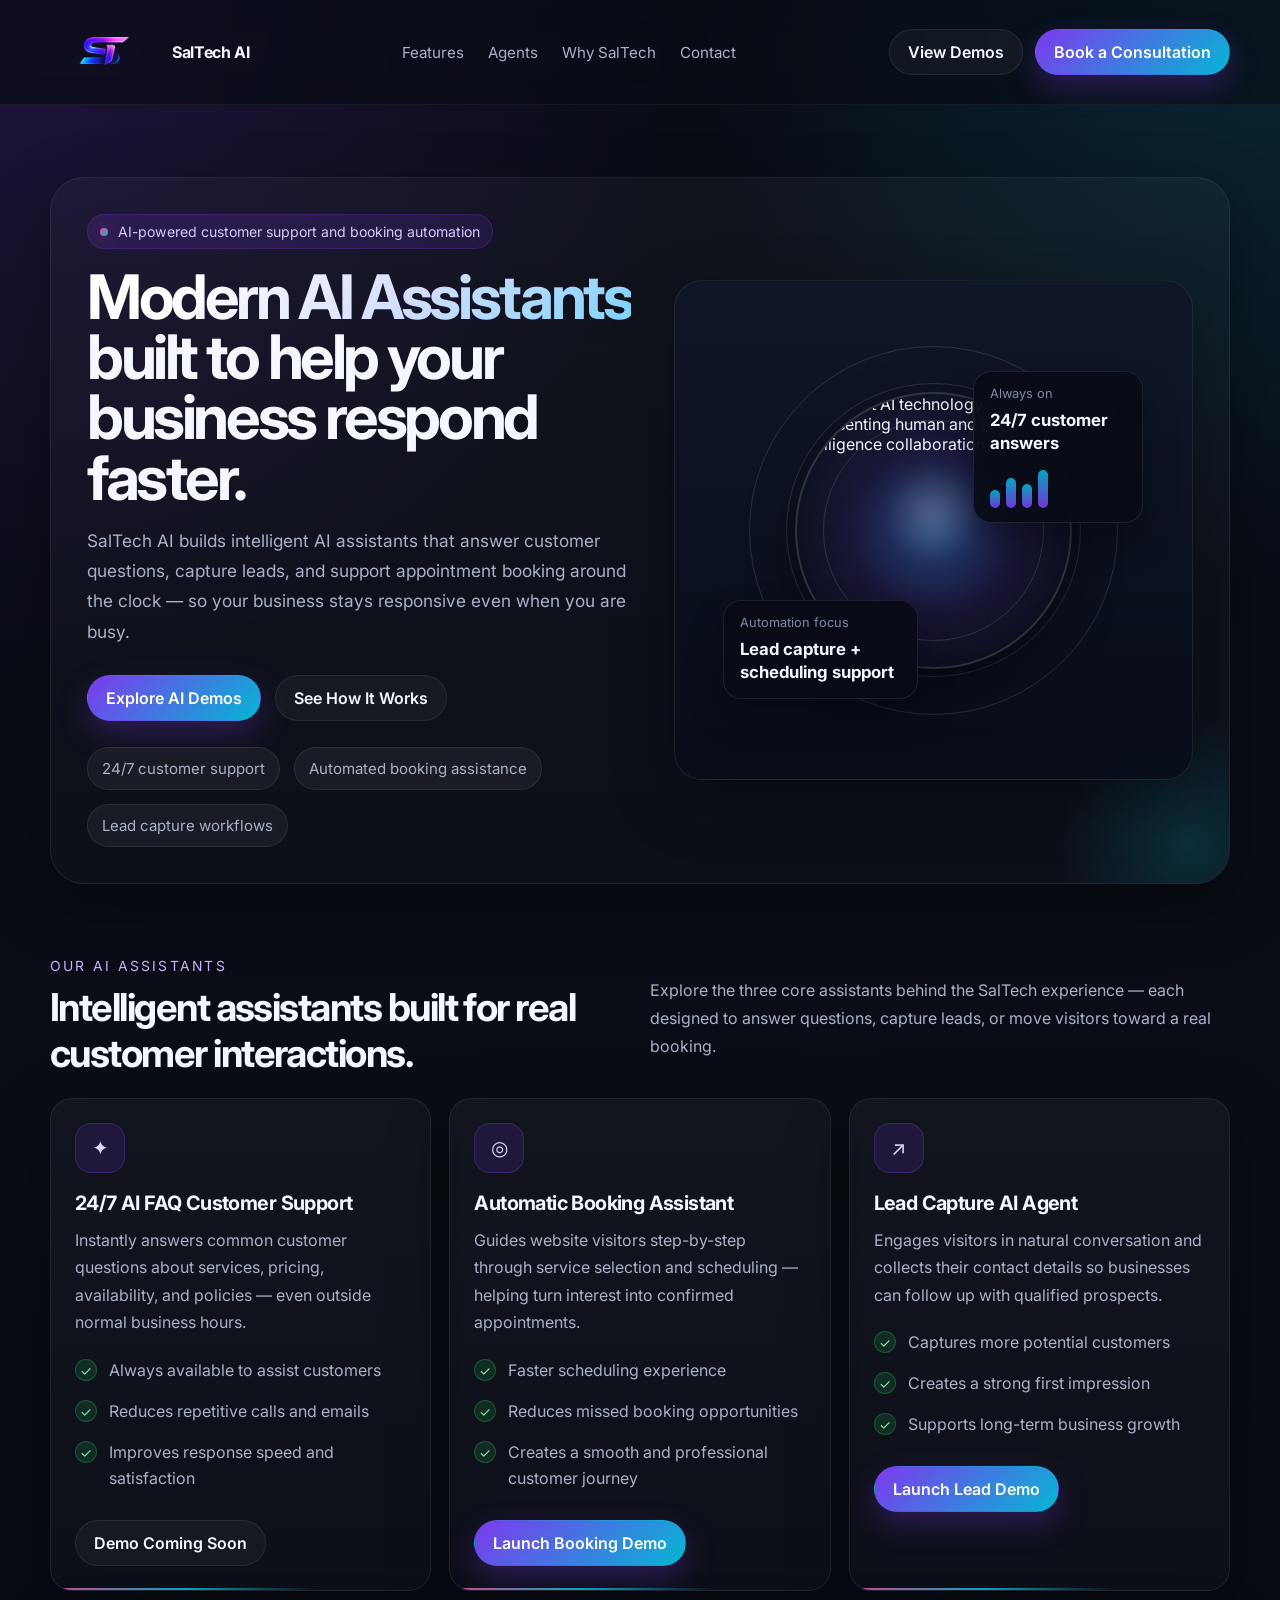
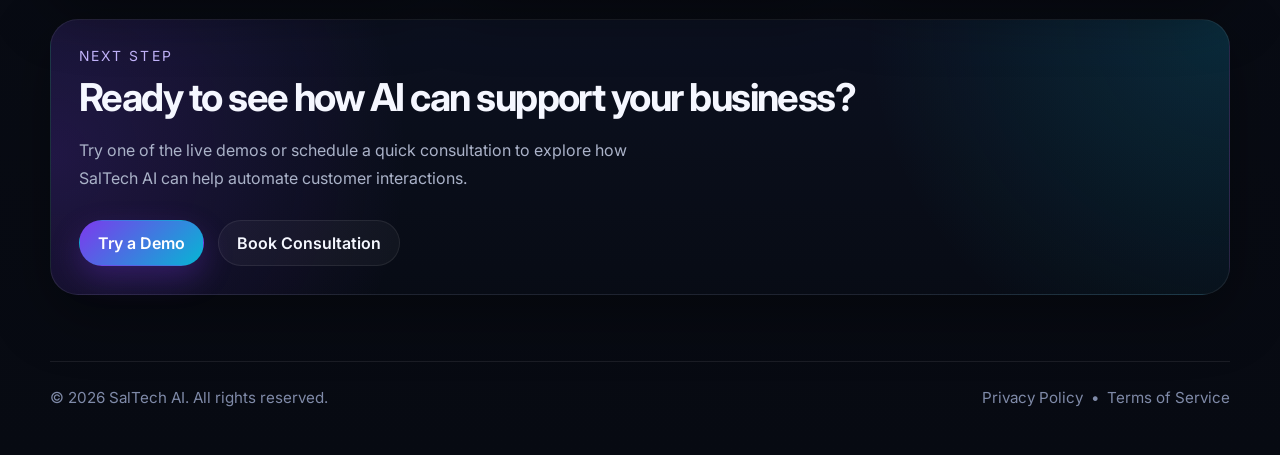
==== index.html @ 93ef591b "Add files via upload" ====
<!DOCTYPE html>
<html lang="en">
<head>
  <meta charset="UTF-8" />
  <meta name="viewport" content="width=device-width, initial-scale=1.0" />
  <title>SalTech AI</title>
  <meta name="description" content="Modern AI assistants for customer support, lead capture, and booking automation." />
  <link rel="preconnect" href="https://fonts.googleapis.com">
  <link rel="preconnect" href="https://fonts.gstatic.com" crossorigin>
  <link href="https://fonts.googleapis.com/css2?family=Inter:wght@400;500;600;700;800&display=swap" rel="stylesheet">
  <style>
    :root {
      --bg: #0a0d16;
      --bg-soft: #111729;
      --panel: rgba(17, 23, 41, 0.75);
      --panel-strong: rgba(15, 20, 35, 0.92);
      --line: rgba(255,255,255,0.08);
      --text: #f5f7ff;
      --muted: #aab2c8;
      --muted-2: #7f8aa8;
      --accent-1: #7c3aed;
      --accent-2: #06b6d4;
      --accent-3: #ec4899;
      --success: #22c55e;
      --shadow: 0 20px 60px rgba(0,0,0,0.35);
      --radius-xl: 28px;
      --radius-lg: 22px;
      --radius-md: 16px;
      --max: 1180px;
    }

    * { box-sizing: border-box; }
    html { scroll-behavior: smooth; }
    body {
      margin: 0;
      font-family: 'Inter', sans-serif;
      color: var(--text);
      background:
        radial-gradient(circle at top left, rgba(124,58,237,0.18), transparent 28%),
        radial-gradient(circle at top right, rgba(6,182,212,0.16), transparent 24%),
        linear-gradient(180deg, #090c15 0%, #0a0d16 55%, #070a12 100%);
      min-height: 100vh;
      overflow-x: hidden;
    }

    body::before {
      content: "";
      position: fixed;
      inset: 0;
      pointer-events: none;
      background-image:
        linear-gradient(rgba(255,255,255,0.045) 1px, transparent 1px),
        linear-gradient(90deg, rgba(255,255,255,0.045) 1px, transparent 1px);
      background-size: 120px 120px;
      mask-image: linear-gradient(to bottom, rgba(0,0,0,0.5), rgba(0,0,0,0.12));
      opacity: 0.32;
    }

    a { color: inherit; text-decoration: none; }
    img { max-width: 100%; display: block; }

    .nav-logo {
      height: 72px;
      width: auto;
      flex-shrink: 0;
      mix-blend-mode: screen;
    }

    .container {
      width: min(calc(100% - 32px), var(--max));
      margin: 0 auto;
    }

    .site-header {
      position: sticky;
      top: 0;
      z-index: 100;
      backdrop-filter: blur(16px);
      background: rgba(10, 13, 22, 0.68);
      border-bottom: 1px solid rgba(255,255,255,0.05);
    }

    .nav {
      display: flex;
      align-items: center;
      justify-content: space-between;
      gap: 16px;
      padding: 16px 0;
    }

    .brand {
      display: flex;
      align-items: center;
      gap: 14px;
      font-weight: 700;
      letter-spacing: -0.02em;
    }

    .brand-mark {
      width: 40px;
      height: 40px;
      border-radius: 14px;
      background: linear-gradient(135deg, var(--accent-1), var(--accent-2));
      box-shadow: 0 10px 30px rgba(124,58,237,0.35);
      position: relative;
      overflow: hidden;
    }

    .brand-mark::before,
    .brand-mark::after {
      content: "";
      position: absolute;
      border-radius: 999px;
      background: rgba(255,255,255,0.32);
    }

    .brand-mark::before {
      inset: 9px 8px 18px 18px;
      transform: rotate(45deg);
    }

    .brand-mark::after {
      inset: 18px 18px 8px 8px;
      transform: rotate(45deg);
    }

    .nav-links {
      display: flex;
      align-items: center;
      gap: 24px;
      color: var(--muted);
      font-size: 0.95rem;
    }

    .nav-links a:hover { color: var(--text); }

    .nav-actions {
      display: flex;
      align-items: center;
      gap: 12px;
    }

    .btn {
      display: inline-flex;
      align-items: center;
      justify-content: center;
      gap: 10px;
      min-height: 46px;
      padding: 0 18px;
      border-radius: 999px;
      border: 1px solid transparent;
      font-weight: 600;
      transition: 0.25s ease;
      cursor: pointer;
    }

    .btn-primary {
      background: linear-gradient(135deg, var(--accent-1), var(--accent-2));
      color: white;
      box-shadow: 0 12px 30px rgba(124,58,237,0.28);
    }

    .btn-primary:hover { transform: translateY(-1px); filter: brightness(1.07); }

    .btn-secondary {
      background: rgba(255,255,255,0.04);
      border-color: rgba(255,255,255,0.08);
      color: var(--text);
    }

    .btn-secondary:hover {
      background: rgba(255,255,255,0.07);
      transform: translateY(-1px);
    }

    .hero {
      padding: 72px 0 38px;
    }

    .hero-shell {
      position: relative;
      overflow: hidden;
      border: 1px solid rgba(255,255,255,0.08);
      background: linear-gradient(180deg, rgba(255,255,255,0.03), rgba(255,255,255,0.015));
      border-radius: 34px;
      padding: 36px;
      box-shadow: var(--shadow);
    }

    .hero-shell::before {
      content: "";
      position: absolute;
      inset: auto -100px -100px auto;
      width: 280px;
      height: 280px;
      background: radial-gradient(circle, rgba(6,182,212,0.18), transparent 65%);
      pointer-events: none;
    }

    .hero-grid {
      display: grid;
      grid-template-columns: 1.05fr 1fr;
      gap: 42px;
      align-items: center;
    }

    .eyebrow {
      display: inline-flex;
      align-items: center;
      gap: 10px;
      font-size: 0.88rem;
      color: #d9c7ff;
      background: rgba(124,58,237,0.14);
      border: 1px solid rgba(124,58,237,0.24);
      border-radius: 999px;
      padding: 8px 12px;
      margin-bottom: 18px;
    }

    .eyebrow-dot {
      width: 8px;
      height: 8px;
      border-radius: 999px;
      background: linear-gradient(135deg, var(--accent-3), var(--accent-2));
      box-shadow: 0 0 18px rgba(236,72,153,0.65);
    }

    h1 {
      margin: 0;
      font-size: clamp(2.6rem, 4.8vw, 5rem);
      line-height: 0.98;
      letter-spacing: -0.055em;
    }

    .gradient-text {
      background: linear-gradient(135deg, #ffffff 20%, #d7dfff 56%, #7dd3fc 100%);
      -webkit-background-clip: text;
      -webkit-text-fill-color: transparent;
      background-clip: text;
      color: transparent;
    }

    .hero p {
      margin: 18px 0 0;
      color: var(--muted);
      font-size: 1.08rem;
      line-height: 1.75;
      max-width: 58ch;
    }

    .hero-actions {
      display: flex;
      flex-wrap: wrap;
      gap: 14px;
      margin-top: 28px;
    }

    .proof-row {
      display: flex;
      flex-wrap: wrap;
      gap: 14px;
      margin-top: 26px;
    }

    .proof-pill {
      padding: 11px 14px;
      border-radius: 999px;
      background: rgba(255,255,255,0.05);
      border: 1px solid rgba(255,255,255,0.08);
      color: var(--muted);
      font-size: 0.94rem;
    }

    .hero-card {
      position: relative;
      border-radius: 28px;
      padding: 24px;
      background: linear-gradient(180deg, rgba(17,23,41,0.9), rgba(9,13,24,0.9));
      border: 1px solid rgba(255,255,255,0.08);
      box-shadow: var(--shadow);
    }

    .hero-visual {
      position: relative;
      min-height: 500px;
      display: grid;
      place-items: center;
    }

    .orb-wrap {
      position: relative;
      width: min(420px, 100%);
      aspect-ratio: 1 / 1;
      display: grid;
      place-items: center;
    }

    .orb-bg {
      position: absolute;
      inset: 10%;
      border-radius: 50%;
      background:
        radial-gradient(circle at 50% 45%, rgba(255,255,255,0.2), transparent 20%),
        radial-gradient(circle at 50% 50%, rgba(6,182,212,0.25), transparent 35%),
        radial-gradient(circle at 50% 50%, rgba(124,58,237,0.28), transparent 60%);
      filter: blur(6px);
      animation: pulse 5.5s ease-in-out infinite;
    }

    .orb-ring,
    .orb-ring::before,
    .orb-ring::after {
      position: absolute;
      border-radius: 50%;
      border: 1px solid rgba(255,255,255,0.12);
      content: "";
    }

    .orb-ring { inset: 6%; }
    .orb-ring::before { inset: 10%; }
    .orb-ring::after { inset: 20%; }

    .hero-image {
      position: relative;
      width: 66%;
      aspect-ratio: 1 / 1;
      border-radius: 50%;
      overflow: hidden;
      border: 2px solid rgba(255,255,255,0.14);
      box-shadow: 0 20px 50px rgba(0,0,0,0.35);
      z-index: 2;
    }

    .floating-card {
      position: absolute;
      border-radius: 18px;
      padding: 14px 16px;
      background: rgba(8,12,22,0.9);
      border: 1px solid rgba(255,255,255,0.09);
      box-shadow: 0 18px 35px rgba(0,0,0,0.32);
      backdrop-filter: blur(12px);
      z-index: 3;
      animation: floatY 4.8s ease-in-out infinite;
    }

    .floating-card.small {
      top: 12%;
      right: 0;
      width: 170px;
    }

    .floating-card.large {
      left: 0;
      bottom: 10%;
      width: 195px;
      animation-delay: 0.6s;
    }

    .floating-label {
      color: var(--muted-2);
      font-size: 0.8rem;
      margin-bottom: 8px;
    }

    .floating-value {
      font-size: 1.05rem;
      font-weight: 700;
      line-height: 1.35;
    }

    .mini-bars {
      display: flex;
      gap: 6px;
      margin-top: 12px;
      align-items: end;
      height: 42px;
    }

    .mini-bars span {
      display: block;
      width: 10px;
      border-radius: 999px;
      background: linear-gradient(180deg, var(--accent-2), var(--accent-1));
      opacity: 0.9;
    }

    .mini-bars span:nth-child(1) { height: 18px; }
    .mini-bars span:nth-child(2) { height: 30px; }
    .mini-bars span:nth-child(3) { height: 24px; }
    .mini-bars span:nth-child(4) { height: 38px; }

    .section {
      padding: 36px 0;
    }

    .section-head {
      display: flex;
      align-items: end;
      justify-content: space-between;
      gap: 18px;
      margin-bottom: 22px;
    }

    .section-kicker {
      color: #c4b5fd;
      font-size: 0.87rem;
      text-transform: uppercase;
      letter-spacing: 0.16em;
      margin-bottom: 10px;
    }

    h2 {
      margin: 0;
      font-size: clamp(1.9rem, 3vw, 3rem);
      letter-spacing: -0.04em;
    }

    .section-copy {
      color: var(--muted);
      max-width: 58ch;
      line-height: 1.75;
    }

    .feature-grid,
    .agent-grid,
    .stats-grid {
      display: grid;
      gap: 18px;
    }

    .feature-grid {
      grid-template-columns: repeat(3, 1fr);
    }

    .agent-grid {
      grid-template-columns: repeat(3, 1fr);
    }

    .stats-grid {
      grid-template-columns: repeat(4, 1fr);
      margin-top: 18px;
    }

    .card {
      position: relative;
      overflow: hidden;
      padding: 24px;
      border-radius: var(--radius-lg);
      background: linear-gradient(180deg, rgba(255,255,255,0.035), rgba(255,255,255,0.02));
      border: 1px solid rgba(255,255,255,0.08);
      box-shadow: var(--shadow);
    }

    .card::after {
      content: "";
      position: absolute;
      inset: auto auto 0 0;
      width: 100%;
      height: 2px;
      background: linear-gradient(90deg, var(--accent-3), var(--accent-2), transparent 70%);
      opacity: 0.9;
    }

    .card-icon {
      width: 50px;
      height: 50px;
      border-radius: 16px;
      display: grid;
      place-items: center;
      margin-bottom: 18px;
      background: rgba(124,58,237,0.14);
      border: 1px solid rgba(124,58,237,0.28);
      color: #ddd6fe;
      font-size: 1.25rem;
    }

    .card h3 {
      margin: 0 0 12px;
      font-size: 1.24rem;
      letter-spacing: -0.03em;
    }

    .card p {
      margin: 0;
      color: var(--muted);
      line-height: 1.72;
    }

    .agent-card-top {
      display: flex;
      justify-content: space-between;
      align-items: start;
      gap: 12px;
      margin-bottom: 18px;
    }

    .tag {
      display: inline-flex;
      align-items: center;
      gap: 8px;
      padding: 8px 11px;
      border-radius: 999px;
      background: rgba(255,255,255,0.05);
      border: 1px solid rgba(255,255,255,0.08);
      color: #dbe6ff;
      font-size: 0.78rem;
      white-space: nowrap;
    }

    .agent-meta {
      display: flex;
      flex-wrap: wrap;
      gap: 8px;
      margin: 16px 0 20px;
    }

    .meta-pill {
      padding: 8px 10px;
      border-radius: 999px;
      font-size: 0.78rem;
      color: var(--muted);
      background: rgba(255,255,255,0.04);
      border: 1px solid rgba(255,255,255,0.06);
    }

    .agent-link {
      display: inline-flex;
      align-items: center;
      gap: 10px;
      font-weight: 600;
      color: #d7dfff;
    }

    .agent-link:hover { color: white; }

    .stat-card {
      padding: 22px;
      border-radius: var(--radius-md);
      background: rgba(255,255,255,0.04);
      border: 1px solid rgba(255,255,255,0.08);
    }

    .stat-value {
      font-size: 1.85rem;
      font-weight: 800;
      letter-spacing: -0.04em;
      margin-bottom: 8px;
    }

    .stat-label {
      color: var(--muted);
      line-height: 1.6;
      font-size: 0.95rem;
    }

    .split-section {
      display: grid;
      grid-template-columns: 1.05fr 0.95fr;
      gap: 18px;
    }

    .cta-card {
      padding: 28px;
      border-radius: 28px;
      background:
        radial-gradient(circle at top right, rgba(6,182,212,0.16), transparent 30%),
        radial-gradient(circle at left center, rgba(124,58,237,0.2), transparent 30%),
        linear-gradient(180deg, rgba(12,17,32,0.95), rgba(8,12,22,0.96));
      border: 1px solid rgba(255,255,255,0.08);
      box-shadow: var(--shadow);
    }

    .bullet-list {
      display: grid;
      gap: 14px;
      margin-top: 20px;
    }

    .bullet-item {
      display: flex;
      gap: 12px;
      align-items: start;
      color: var(--muted);
      line-height: 1.68;
    }

    .bullet-check {
      width: 22px;
      height: 22px;
      border-radius: 999px;
      display: inline-grid;
      place-items: center;
      background: rgba(34,197,94,0.15);
      color: #86efac;
      flex-shrink: 0;
      margin-top: 2px;
      border: 1px solid rgba(34,197,94,0.28);
      font-size: 0.85rem;
    }

    .contact-card {
      display: grid;
      gap: 16px;
    }

    .contact-line {
      padding: 16px 18px;
      border-radius: 18px;
      background: rgba(255,255,255,0.04);
      border: 1px solid rgba(255,255,255,0.07);
    }

    .contact-label {
      color: var(--muted-2);
      font-size: 0.84rem;
      margin-bottom: 6px;
    }

    .contact-value {
      font-weight: 600;
      line-height: 1.6;
    }

    .footer {
      padding: 30px 0 48px;
      color: var(--muted-2);
      font-size: 0.95rem;
    }

    .footer-inner {
      display: flex;
      justify-content: space-between;
      gap: 18px;
      flex-wrap: wrap;
      padding-top: 26px;
      border-top: 1px solid rgba(255,255,255,0.08);
    }

    @keyframes pulse {
      0%, 100% { transform: scale(0.98); opacity: 0.8; }
      50% { transform: scale(1.03); opacity: 1; }
    }

    @keyframes floatY {
      0%, 100% { transform: translateY(0); }
      50% { transform: translateY(-8px); }
    }

    @media (max-width: 1080px) {
      .hero-grid,
      .split-section,
      .feature-grid,
      .agent-grid,
      .stats-grid {
        grid-template-columns: 1fr 1fr;
      }

      .hero-grid,
      .split-section {
        grid-template-columns: 1fr;
      }

      .hero-visual { min-height: 440px; }
    }

    @media (max-width: 760px) {
      .nav { flex-wrap: wrap; }
      .nav-links { display: none; }
      .hero { padding-top: 42px; }
      .hero-shell { padding: 22px; border-radius: 28px; }
      .hero-grid,
      .feature-grid,
      .agent-grid,
      .stats-grid,
      .split-section {
        grid-template-columns: 1fr;
      }
      .hero-visual { min-height: 360px; }
      .floating-card.small { right: -8px; top: 4%; }
      .floating-card.large { left: -6px; bottom: 2%; }
      h1 { font-size: clamp(2.25rem, 13vw, 3.5rem); }
      .section-head { align-items: start; }
      .footer-inner { flex-direction: column; }
    }
  </style>
</head>
<body>
  <header class="site-header">
    <div class="container nav">
      <a class="brand" href="#top" aria-label="SalTech AI home">
        <img src="saltech-logo.png" alt="SalTech AI logo" class="nav-logo">
        <span>SalTech AI</span>
      </a>

      <nav class="nav-links" aria-label="Primary navigation">
  <a href="#features">Features</a>
  <a href="agents.html">Agents</a>
  <a href="whysaltech.html">Why SalTech</a>
  <a href="contact.html">Contact</a>
</nav>

<div class="nav-actions">
  <a class="btn btn-secondary" href="agents.html">View Demos</a>
  <a class="btn btn-primary" href="contact.html">Book a Consultation</a>
</div>
    </div>
  </header>

  <main id="top">
    <section class="hero">
      <div class="container hero-shell">
        <div class="hero-grid">
          <div>
            <div class="eyebrow">
              <span class="eyebrow-dot"></span>
              AI-powered customer support and booking automation
            </div>

            <h1>
              <span class="gradient-text">Modern AI Assistants</span><br>
              built to help your business respond faster.
            </h1>

            <p>
              SalTech AI builds intelligent AI assistants that answer customer questions, capture leads, and support appointment booking around the clock — so your business stays responsive even when you are busy.
            </p>

            <div class="hero-actions">
             <a class="btn btn-primary" href="agents.html">Explore AI Demos</a>
             <a class="btn btn-secondary" href="whysaltech.html">See How It Works</a>
            </div>

            <div class="proof-row" aria-label="Key value points">
              <div class="proof-pill">24/7 customer support</div>
              <div class="proof-pill">Automated booking assistance</div>
              <div class="proof-pill">Lead capture workflows</div>
            </div>
          </div>

          <div class="hero-card hero-visual">
            <div class="orb-wrap">
              <div class="orb-bg"></div>
              <div class="orb-ring"></div>

              <!-- Replace the src below with your image path later, for example assets/hero-image.jpg -->
              <div class="hero-image">
                <img src="https://images.unsplash.com/photo-1677442136019-21780ecad995?auto=format&fit=crop&w=900&q=80" alt="Abstract AI technology visual representing human and artificial intelligence collaboration">
              </div>

              <div class="floating-card small">
                <div class="floating-label">Always on</div>
                <div class="floating-value">24/7 customer answers</div>
                <div class="mini-bars" aria-hidden="true">
                  <span></span><span></span><span></span><span></span>
                </div>
              </div>

              <div class="floating-card large">
                <div class="floating-label">Automation focus</div>
                <div class="floating-value">Lead capture + scheduling support</div>
              </div>
            </div>
          </div>
        </div>
      </div>
    </section>

    
    <section class="section" id="features">
      <div class="container">
        <div class="section-head">
          <div>
            <div class="section-kicker">Our AI assistants</div>
            <h2>Intelligent assistants built for real customer interactions.</h2>
          </div>
          <p class="section-copy">
            Explore the three core assistants behind the SalTech experience — each designed to answer questions, capture leads, or move visitors toward a real booking.
          </p>
        </div>

        <div class="feature-grid">
          <article class="card">
            <div class="card-icon">✦</div>
            <h3>24/7 AI FAQ Customer Support</h3>
            <p>Instantly answers common customer questions about services, pricing, availability, and policies — even outside normal business hours.</p>
            <div class="bullet-list">
              <div class="bullet-item"><span class="bullet-check">✓</span><span>Always available to assist customers</span></div>
              <div class="bullet-item"><span class="bullet-check">✓</span><span>Reduces repetitive calls and emails</span></div>
              <div class="bullet-item"><span class="bullet-check">✓</span><span>Improves response speed and satisfaction</span></div>
            </div>
            <div class="hero-actions">
              <span class="btn btn-secondary" style="cursor:default;">Demo Coming Soon</span>
            </div>
          </article>

          <article class="card">
            <div class="card-icon">◎</div>
            <h3>Automatic Booking Assistant</h3>
            <p>Guides website visitors step-by-step through service selection and scheduling — helping turn interest into confirmed appointments.</p>
            <div class="bullet-list">
              <div class="bullet-item"><span class="bullet-check">✓</span><span>Faster scheduling experience</span></div>
              <div class="bullet-item"><span class="bullet-check">✓</span><span>Reduces missed booking opportunities</span></div>
              <div class="bullet-item"><span class="bullet-check">✓</span><span>Creates a smooth and professional customer journey</span></div>
            </div>
            <div class="hero-actions">
              <a class="btn btn-primary" href="booking-demo.html">Launch Booking Demo</a>
            </div>
          </article>

          <article class="card">
            <div class="card-icon">↗</div>
            <h3>Lead Capture AI Agent</h3>
            <p>Engages visitors in natural conversation and collects their contact details so businesses can follow up with qualified prospects.</p>
            <div class="bullet-list">
              <div class="bullet-item"><span class="bullet-check">✓</span><span>Captures more potential customers</span></div>
              <div class="bullet-item"><span class="bullet-check">✓</span><span>Creates a strong first impression</span></div>
              <div class="bullet-item"><span class="bullet-check">✓</span><span>Supports long-term business growth</span></div>
            </div>
            <div class="hero-actions">
              <a class="btn btn-primary" href="lead-demo.html">Launch Lead Demo</a>
            </div>
          </article>
        </div>

        <div class="cta-card" style="margin-top: 28px;">
          <div class="section-kicker">Next step</div>
          <h2>Ready to see how AI can support your business?</h2>
          <p class="section-copy">
            Try one of the live demos or schedule a quick consultation to explore how SalTech AI can help automate customer interactions.
          </p>
          <div class="hero-actions">
            <a class="btn btn-primary" href="agents.html">Try a Demo</a>
            <a class="btn btn-secondary" href="contact.html">Book Consultation</a>
          </div>
        </div>
      </div>
    </section>



  </main>

  <footer class="footer">
    <div class="container footer-inner">
      <div>© 2026 SalTech AI. All rights reserved.</div>
      <div>
        <a href="privacy.html">Privacy Policy</a>
        &nbsp;•&nbsp;
        <a href="terms.html">Terms of Service</a>
      </div>
    </div>
  </footer>
</body>
</html>
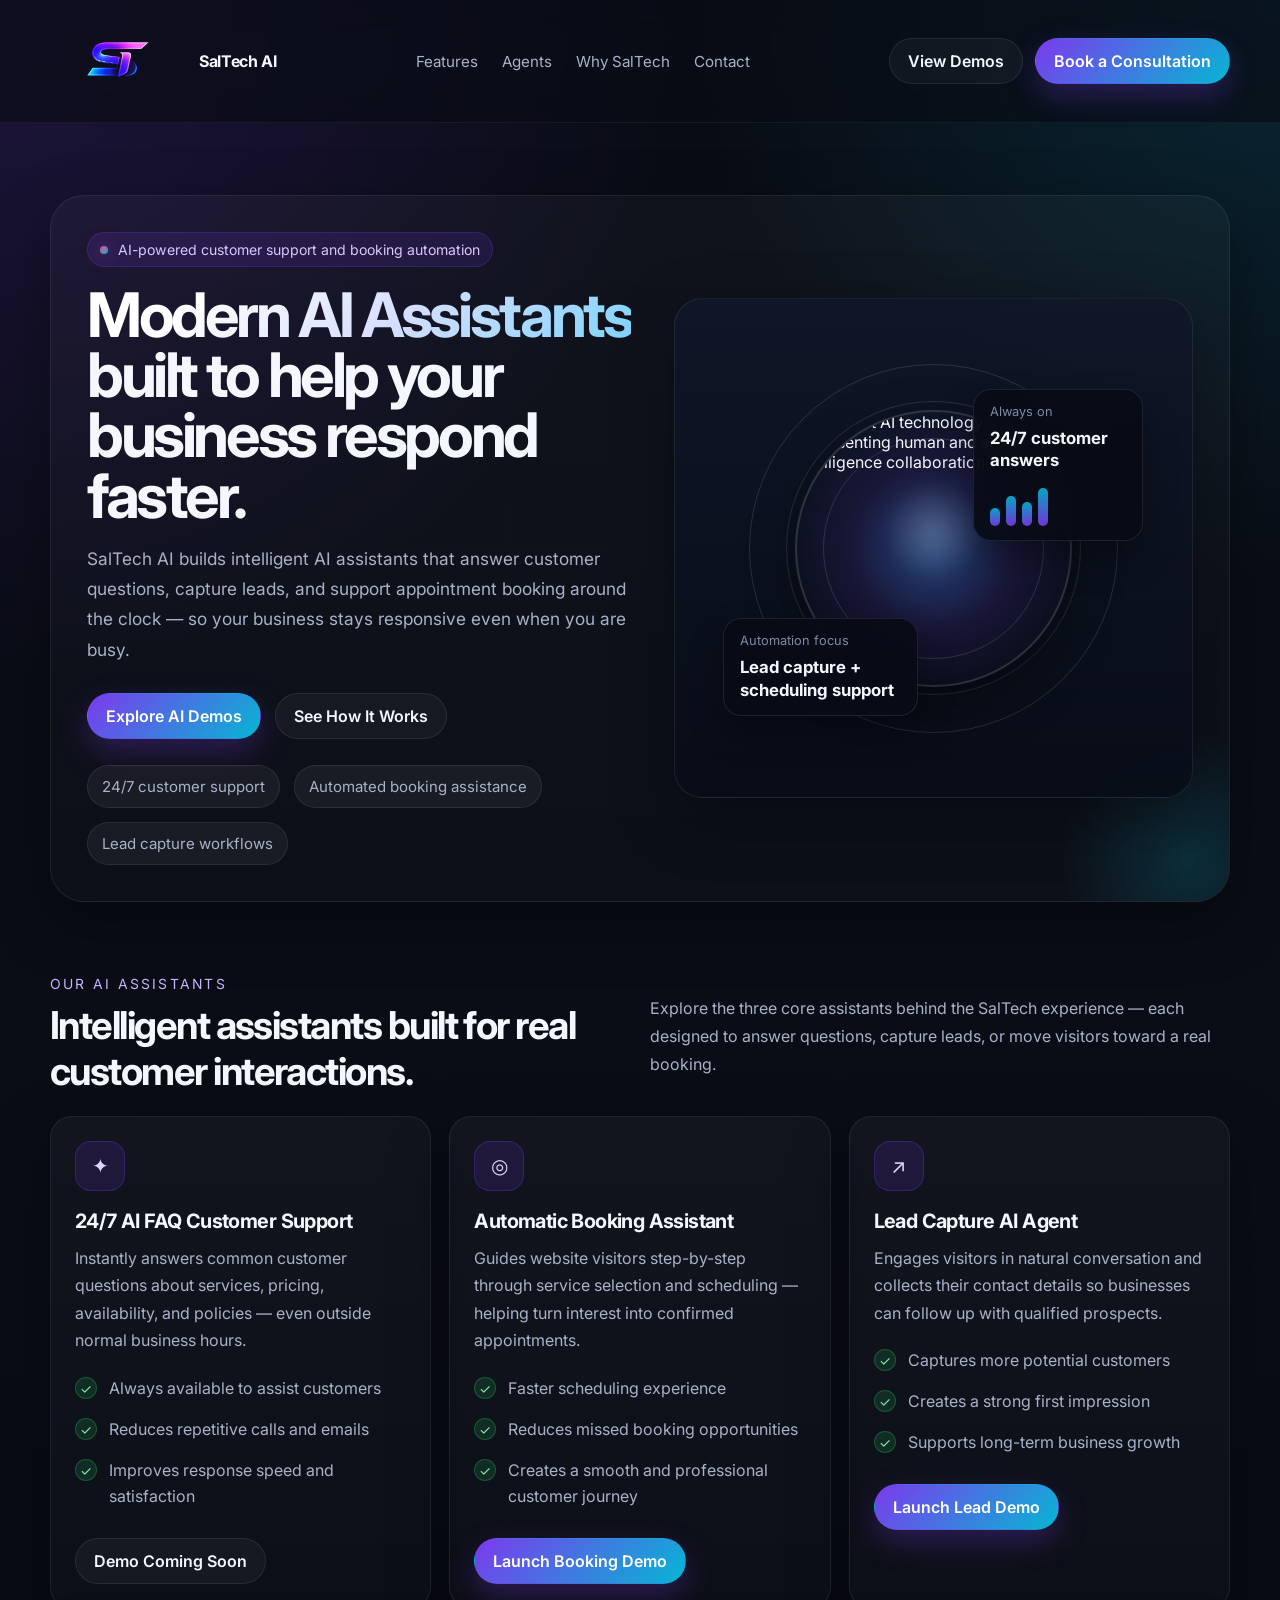
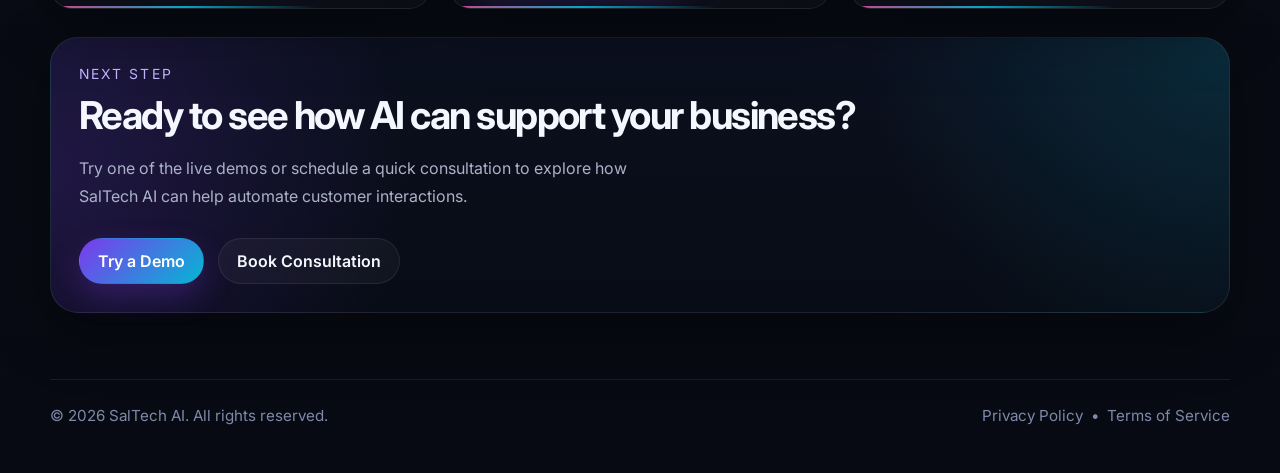
==== commit c3d8b6dc: "Add files via upload" ====
--- a/index.html
+++ b/index.html
@@ -60,7 +60,7 @@
     img { max-width: 100%; display: block; }
 
     .nav-logo {
-      height: 72px;
+      height: 90px;
       width: auto;
       flex-shrink: 0;
       mix-blend-mode: screen;
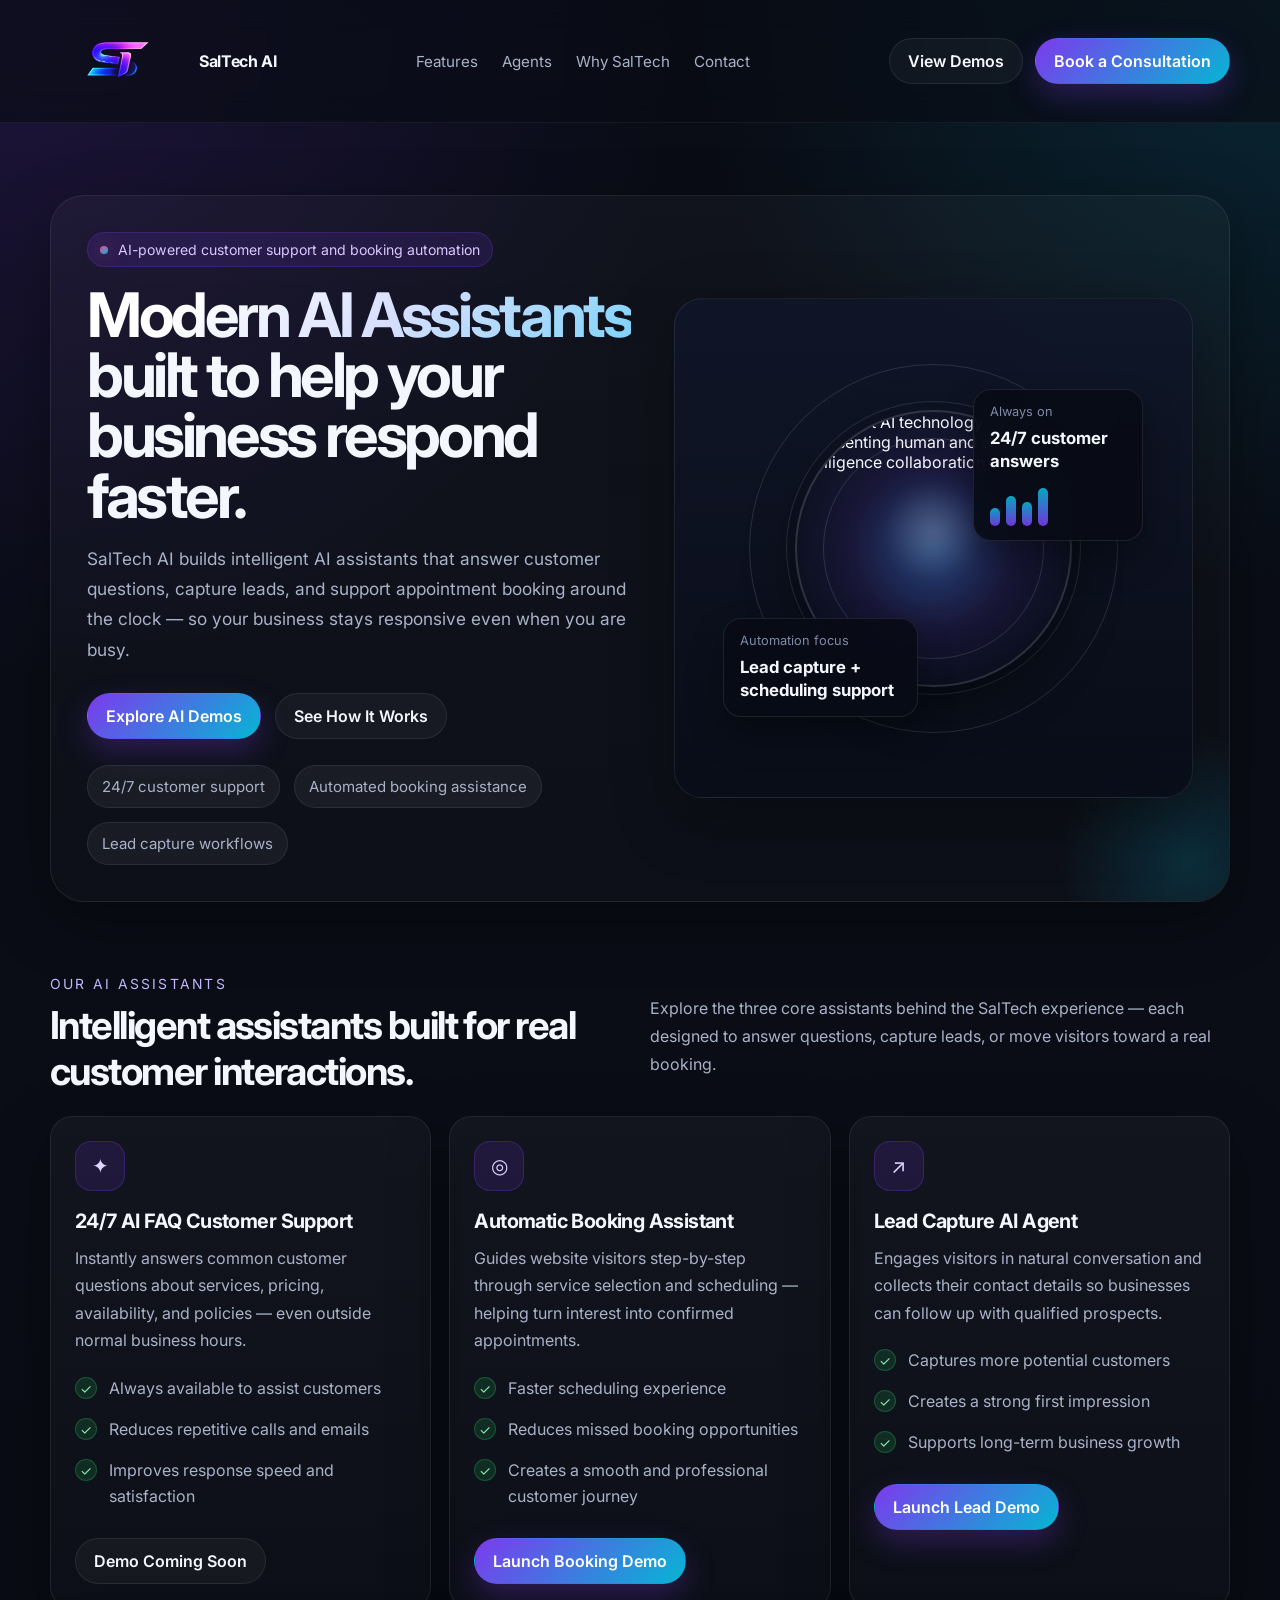
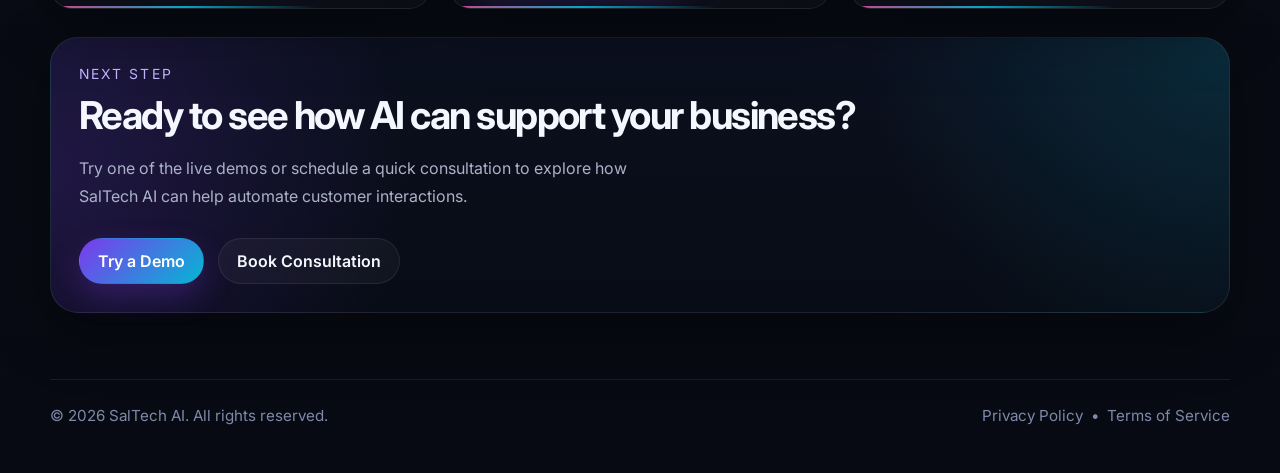
==== commit b5c68436: "Add files via upload" ====
--- a/index.html
+++ b/index.html
@@ -664,8 +664,13 @@
     }
 
     @media (max-width: 760px) {
-      .nav { flex-wrap: wrap; }
+      .nav { flex-wrap: nowrap; justify-content: space-between; padding: 12px 0; }
       .nav-links { display: none; }
+      .brand span { font-size: 0.95rem; }
+      .nav-logo { height: 60px; }
+      .nav-actions { flex-shrink: 0; gap: 8px; }
+      .nav-actions .btn { padding: 0 12px; min-height: 38px; font-size: 0.82rem; }
+      .nav-actions .btn-secondary { display: none; }
       .hero { padding-top: 42px; }
       .hero-shell { padding: 22px; border-radius: 28px; }
       .hero-grid,
@@ -766,7 +771,7 @@
     </section>
 
     
-    <section class="section" id="features">
+    <section class="section" id="features" style="scroll-margin-top: 100px;">
       <div class="container">
         <div class="section-head">
           <div>
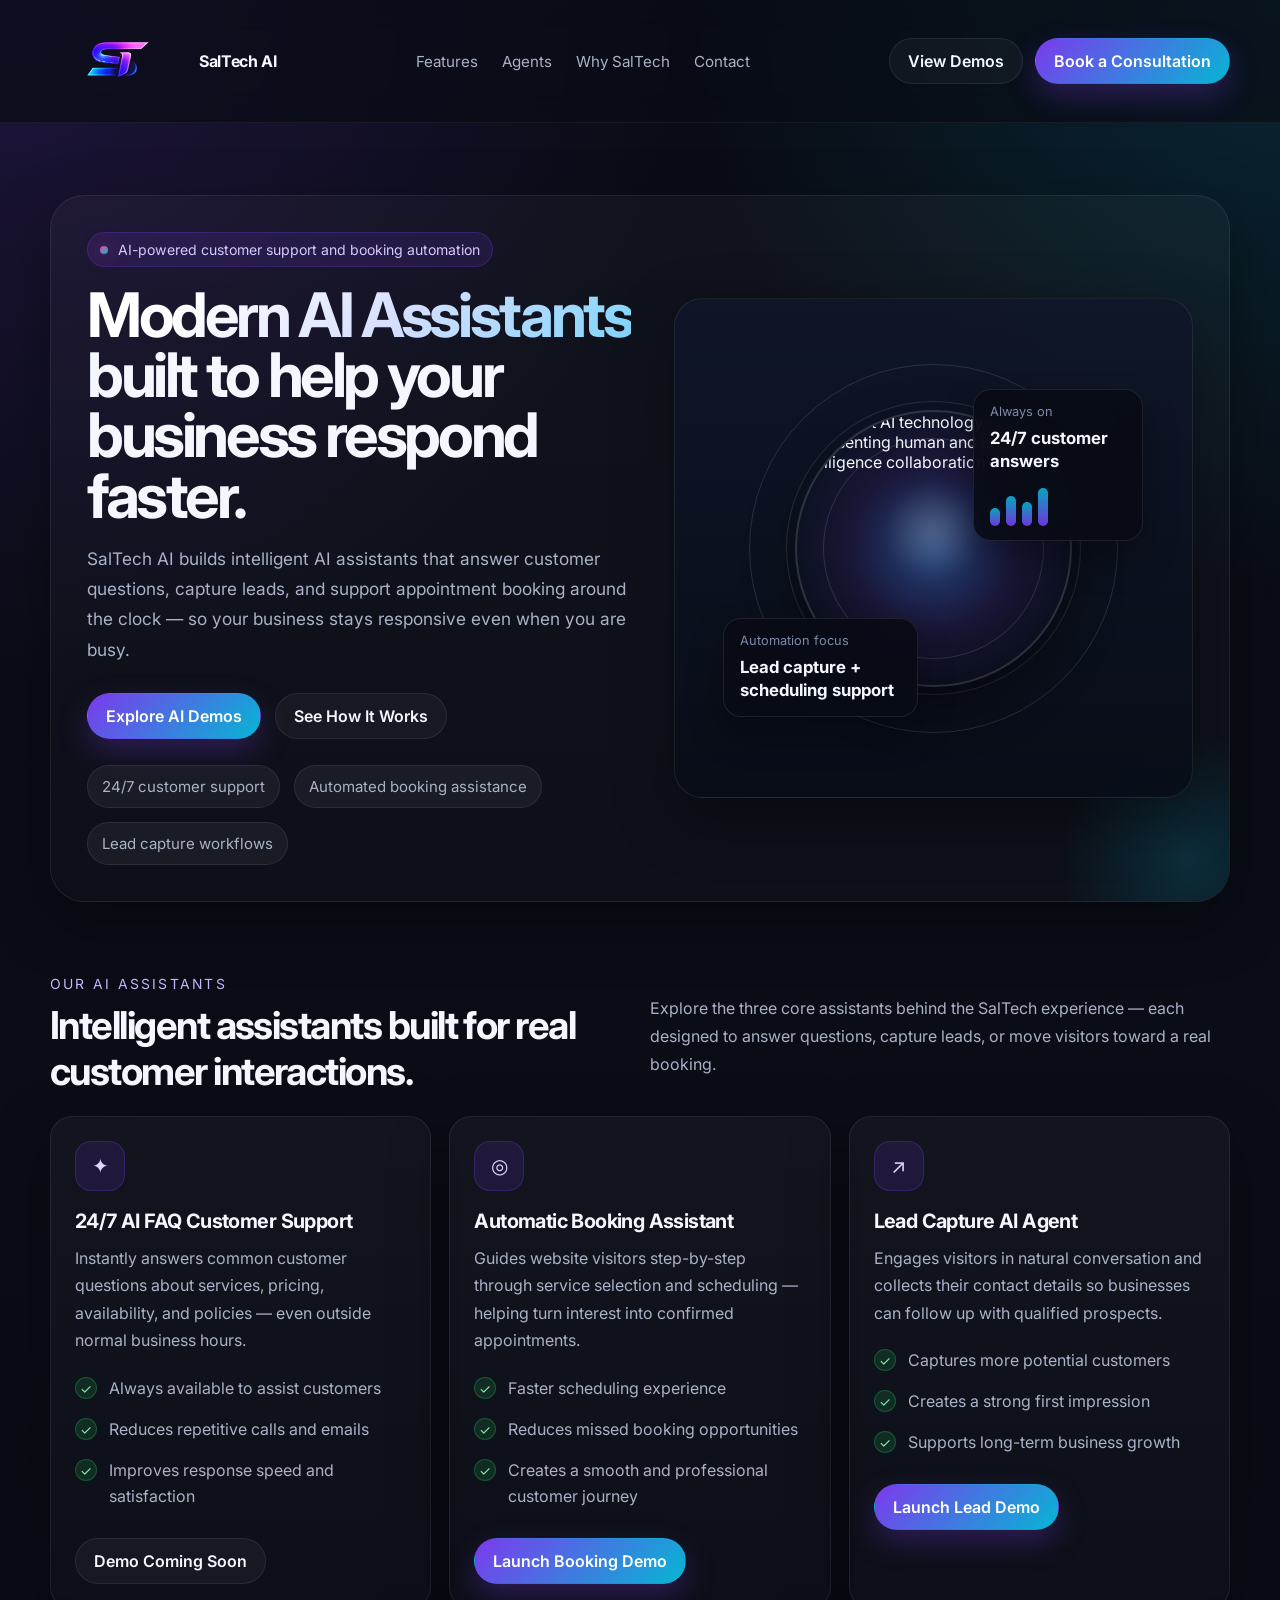
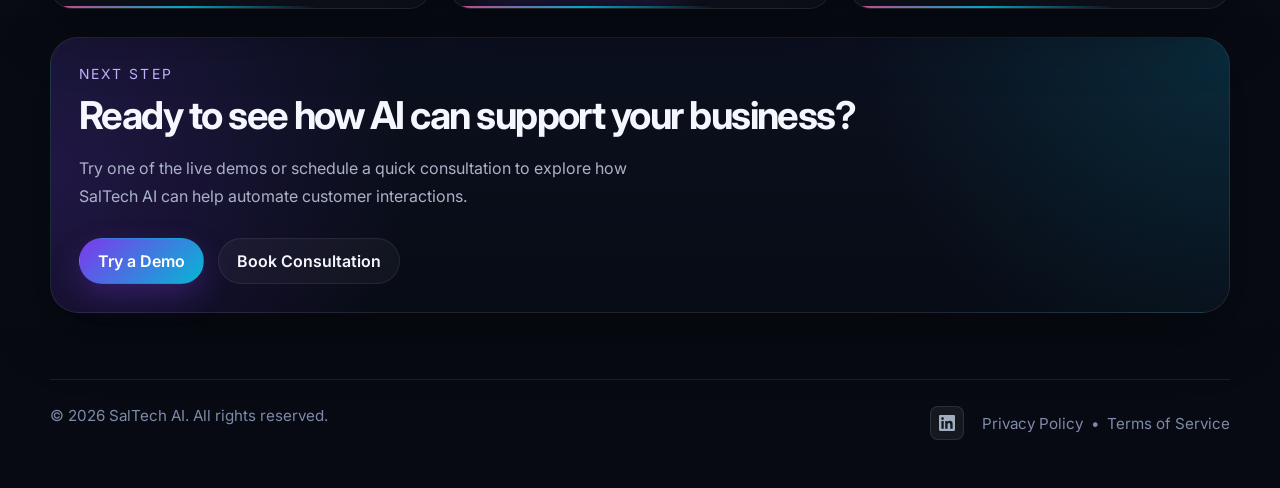
==== commit 37f2235d: "Add files via upload" ====
--- a/index.html
+++ b/index.html
@@ -848,10 +848,17 @@
   <footer class="footer">
     <div class="container footer-inner">
       <div>© 2026 SalTech AI. All rights reserved.</div>
-      <div>
-        <a href="privacy.html">Privacy Policy</a>
-        &nbsp;•&nbsp;
-        <a href="terms.html">Terms of Service</a>
+      <div style="display:flex; align-items:center; gap:18px;">
+        <a href="https://www.linkedin.com/company/saltech-ai-solutions" target="_blank" rel="noopener noreferrer" aria-label="SalTech AI on LinkedIn" style="display:inline-flex; align-items:center; justify-content:center; width:34px; height:34px; border-radius:8px; background:rgba(255,255,255,0.06); border:1px solid rgba(255,255,255,0.1); transition:0.25s ease;" onmouseover="this.style.background='rgba(10,102,194,0.3)';this.style.borderColor='rgba(10,102,194,0.6)'" onmouseout="this.style.background='rgba(255,255,255,0.06)';this.style.borderColor='rgba(255,255,255,0.1)'">
+          <svg xmlns="http://www.w3.org/2000/svg" width="16" height="16" viewBox="0 0 24 24" fill="#a0aec0">
+            <path d="M20.447 20.452h-3.554v-5.569c0-1.328-.027-3.037-1.852-3.037-1.853 0-2.136 1.445-2.136 2.939v5.667H9.351V9h3.414v1.561h.046c.477-.9 1.637-1.85 3.37-1.85 3.601 0 4.267 2.37 4.267 5.455v6.286zM5.337 7.433a2.062 2.062 0 0 1-2.063-2.065 2.064 2.064 0 1 1 2.063 2.065zm1.782 13.019H3.555V9h3.564v11.452zM22.225 0H1.771C.792 0 0 .774 0 1.729v20.542C0 23.227.792 24 1.771 24h20.451C23.2 24 24 23.227 24 22.271V1.729C24 .774 23.2 0 22.222 0h.003z"/>
+          </svg>
+        </a>
+        <div>
+          <a href="privacy.html">Privacy Policy</a>
+          &nbsp;•&nbsp;
+          <a href="terms.html">Terms of Service</a>
+        </div>
       </div>
     </div>
   </footer>
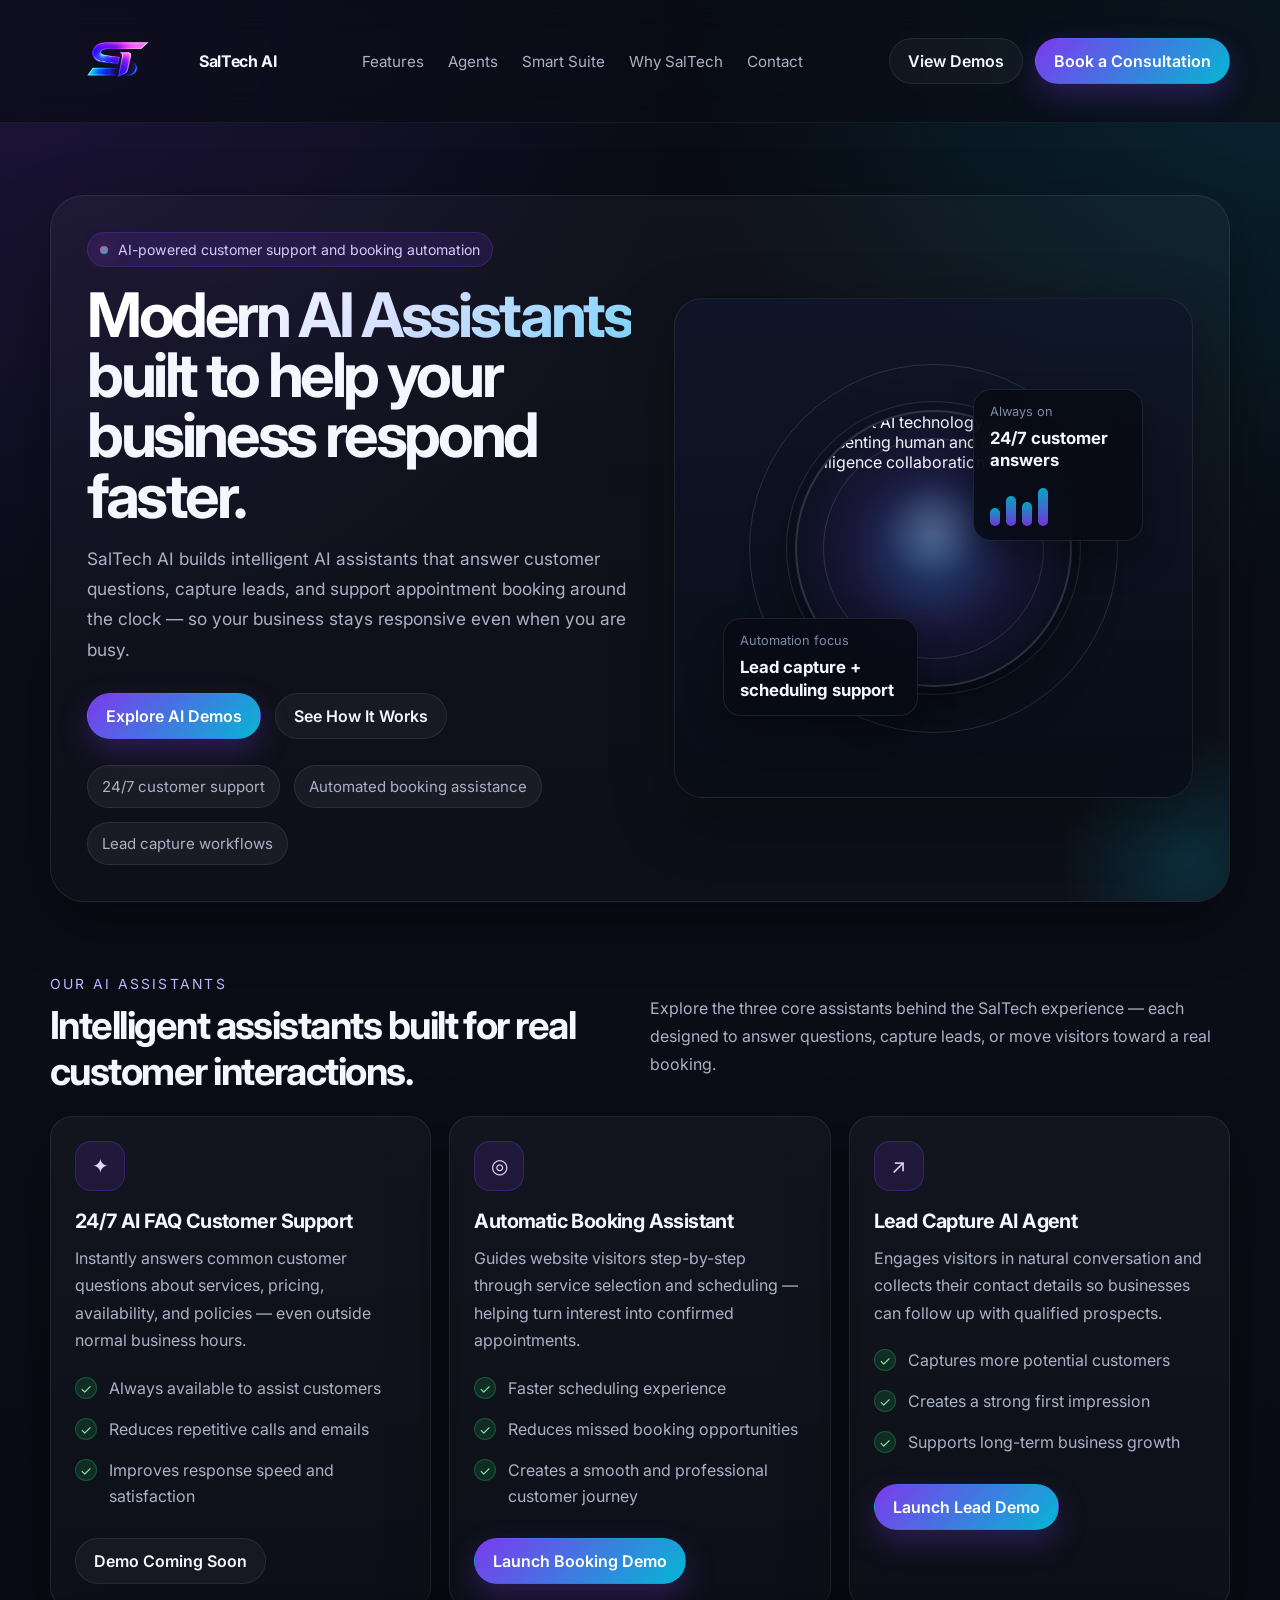
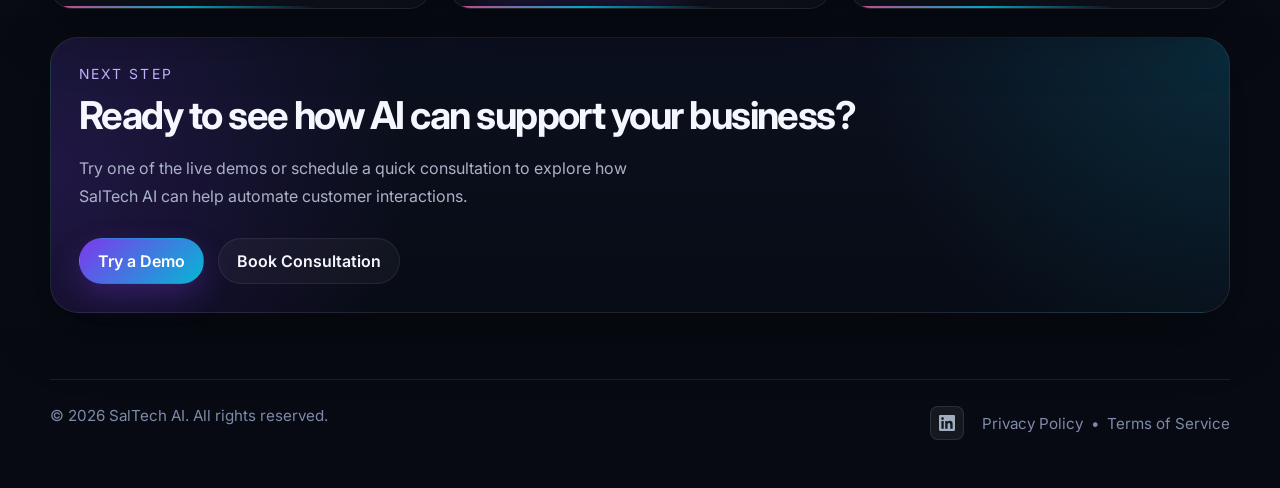
==== commit 98eae7a5: "Add files via upload" ====
--- a/index.html
+++ b/index.html
@@ -700,6 +700,7 @@
       <nav class="nav-links" aria-label="Primary navigation">
   <a href="#features">Features</a>
   <a href="agents.html">Agents</a>
+  <a href="smart-suite.html">Smart Suite</a>
   <a href="whysaltech.html">Why SalTech</a>
   <a href="contact.html">Contact</a>
 </nav>
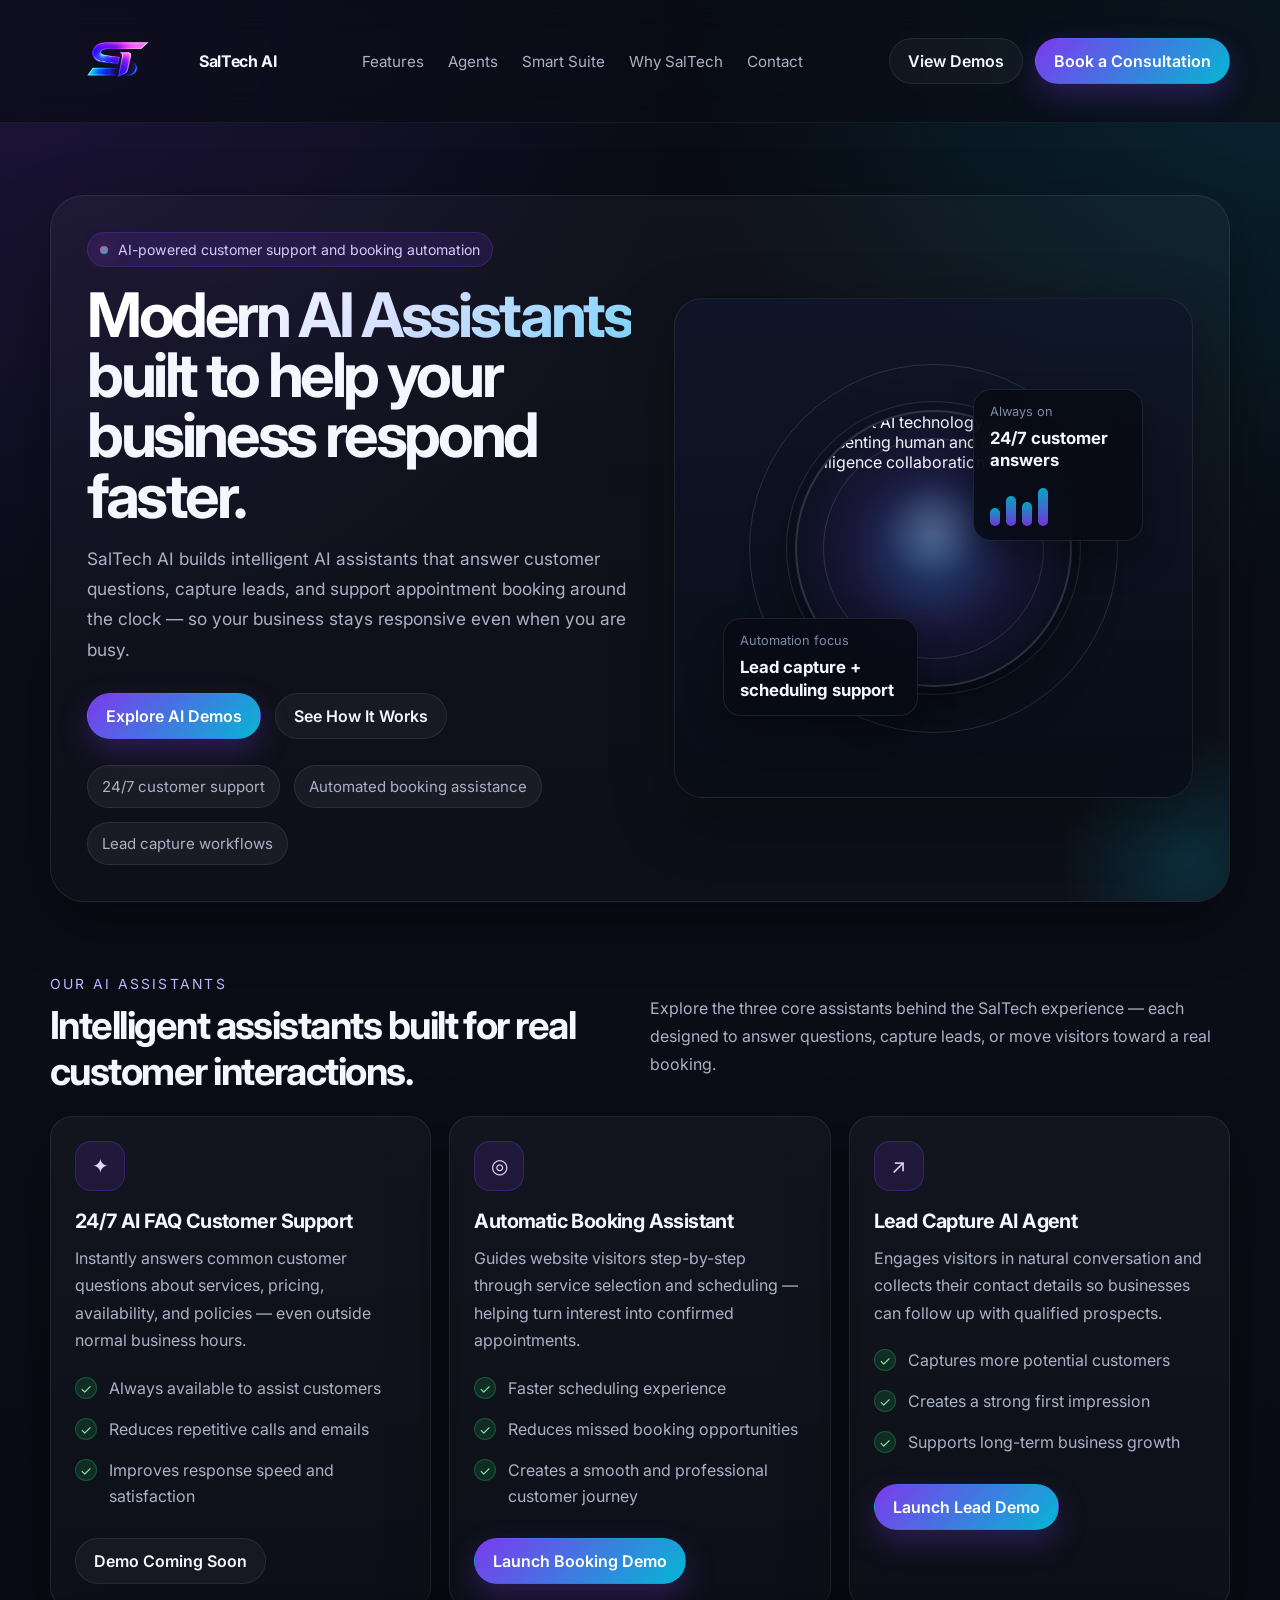
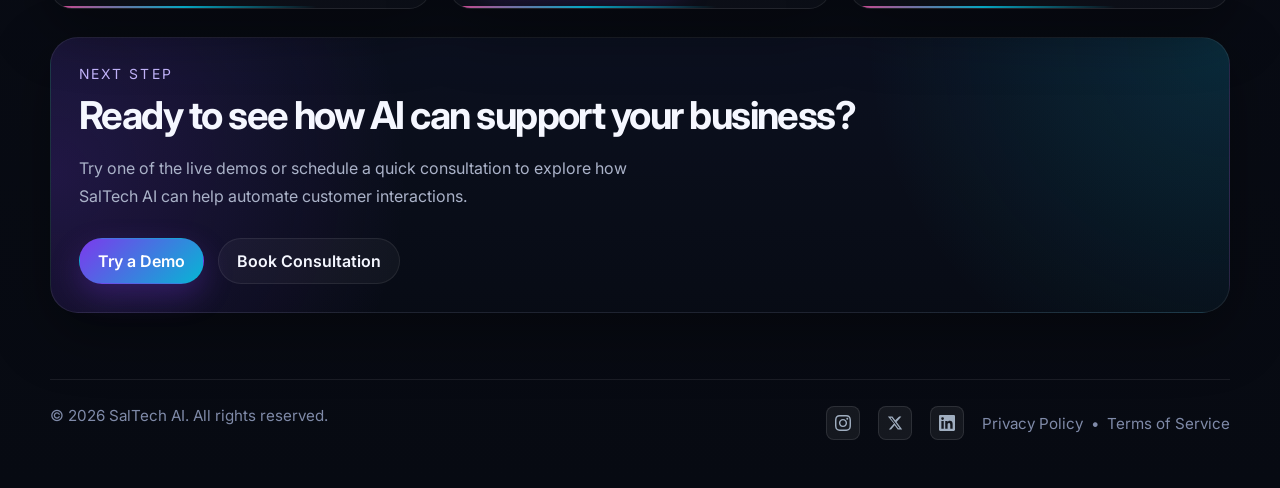
==== commit f62ab49a: "Add files via upload" ====
--- a/index.html
+++ b/index.html
@@ -850,6 +850,12 @@
     <div class="container footer-inner">
       <div>© 2026 SalTech AI. All rights reserved.</div>
       <div style="display:flex; align-items:center; gap:18px;">
+        <a href="https://www.instagram.com/saltechai" target="_blank" rel="noopener noreferrer" aria-label="SalTech AI on Instagram" style="display:inline-flex; align-items:center; justify-content:center; width:34px; height:34px; border-radius:8px; background:rgba(255,255,255,0.06); border:1px solid rgba(255,255,255,0.1); transition:0.25s ease;" onmouseover="this.style.background='rgba(225,48,108,0.3)';this.style.borderColor='rgba(225,48,108,0.6)'" onmouseout="this.style.background='rgba(255,255,255,0.06)';this.style.borderColor='rgba(255,255,255,0.1)'">
+          <svg xmlns="http://www.w3.org/2000/svg" width="16" height="16" viewBox="0 0 24 24" fill="#a0aec0"><path d="M12 2.163c3.204 0 3.584.012 4.85.07 3.252.148 4.771 1.691 4.919 4.919.058 1.265.069 1.645.069 4.849 0 3.205-.012 3.584-.069 4.849-.149 3.225-1.664 4.771-4.919 4.919-1.266.058-1.644.07-4.85.07-3.204 0-3.584-.012-4.849-.07-3.26-.149-4.771-1.699-4.919-4.92-.058-1.265-.07-1.644-.07-4.849 0-3.204.013-3.583.07-4.849.149-3.227 1.664-4.771 4.919-4.919 1.266-.057 1.645-.069 4.849-.069zm0-2.163c-3.259 0-3.667.014-4.947.072-4.358.2-6.78 2.618-6.98 6.98-.059 1.281-.073 1.689-.073 4.948 0 3.259.014 3.668.072 4.948.2 4.358 2.618 6.78 6.98 6.98 1.281.058 1.689.072 4.948.072 3.259 0 3.668-.014 4.948-.072 4.354-.2 6.782-2.618 6.979-6.98.059-1.28.073-1.689.073-4.948 0-3.259-.014-3.667-.072-4.947-.196-4.354-2.617-6.78-6.979-6.98-1.281-.059-1.69-.073-4.949-.073zm0 5.838c-3.403 0-6.162 2.759-6.162 6.162s2.759 6.163 6.162 6.163 6.162-2.759 6.162-6.163c0-3.403-2.759-6.162-6.162-6.162zm0 10.162c-2.209 0-4-1.79-4-4 0-2.209 1.791-4 4-4s4 1.791 4 4c0 2.21-1.791 4-4 4zm6.406-11.845c-.796 0-1.441.645-1.441 1.44s.645 1.44 1.441 1.44c.795 0 1.439-.645 1.439-1.44s-.644-1.44-1.439-1.44z"/></svg>
+        </a>
+        <a href="https://www.twitter.com/saltechai_" target="_blank" rel="noopener noreferrer" aria-label="SalTech AI on X (Twitter)" style="display:inline-flex; align-items:center; justify-content:center; width:34px; height:34px; border-radius:8px; background:rgba(255,255,255,0.06); border:1px solid rgba(255,255,255,0.1); transition:0.25s ease;" onmouseover="this.style.background='rgba(255,255,255,0.15)';this.style.borderColor='rgba(255,255,255,0.3)'" onmouseout="this.style.background='rgba(255,255,255,0.06)';this.style.borderColor='rgba(255,255,255,0.1)'">
+          <svg xmlns="http://www.w3.org/2000/svg" width="16" height="16" viewBox="0 0 24 24" fill="#a0aec0"><path d="M18.244 2.25h3.308l-7.227 8.26 8.502 11.24H16.17l-4.714-6.231-5.401 6.231H2.748l7.73-8.835L1.254 2.25H8.08l4.261 5.632 5.903-5.632zm-1.161 17.52h1.833L7.084 4.126H5.117z"/></svg>
+        </a>
         <a href="https://www.linkedin.com/company/saltech-ai-solutions" target="_blank" rel="noopener noreferrer" aria-label="SalTech AI on LinkedIn" style="display:inline-flex; align-items:center; justify-content:center; width:34px; height:34px; border-radius:8px; background:rgba(255,255,255,0.06); border:1px solid rgba(255,255,255,0.1); transition:0.25s ease;" onmouseover="this.style.background='rgba(10,102,194,0.3)';this.style.borderColor='rgba(10,102,194,0.6)'" onmouseout="this.style.background='rgba(255,255,255,0.06)';this.style.borderColor='rgba(255,255,255,0.1)'">
           <svg xmlns="http://www.w3.org/2000/svg" width="16" height="16" viewBox="0 0 24 24" fill="#a0aec0">
             <path d="M20.447 20.452h-3.554v-5.569c0-1.328-.027-3.037-1.852-3.037-1.853 0-2.136 1.445-2.136 2.939v5.667H9.351V9h3.414v1.561h.046c.477-.9 1.637-1.85 3.37-1.85 3.601 0 4.267 2.37 4.267 5.455v6.286zM5.337 7.433a2.062 2.062 0 0 1-2.063-2.065 2.064 2.064 0 1 1 2.063 2.065zm1.782 13.019H3.555V9h3.564v11.452zM22.225 0H1.771C.792 0 0 .774 0 1.729v20.542C0 23.227.792 24 1.771 24h20.451C23.2 24 24 23.227 24 22.271V1.729C24 .774 23.2 0 22.222 0h.003z"/>
